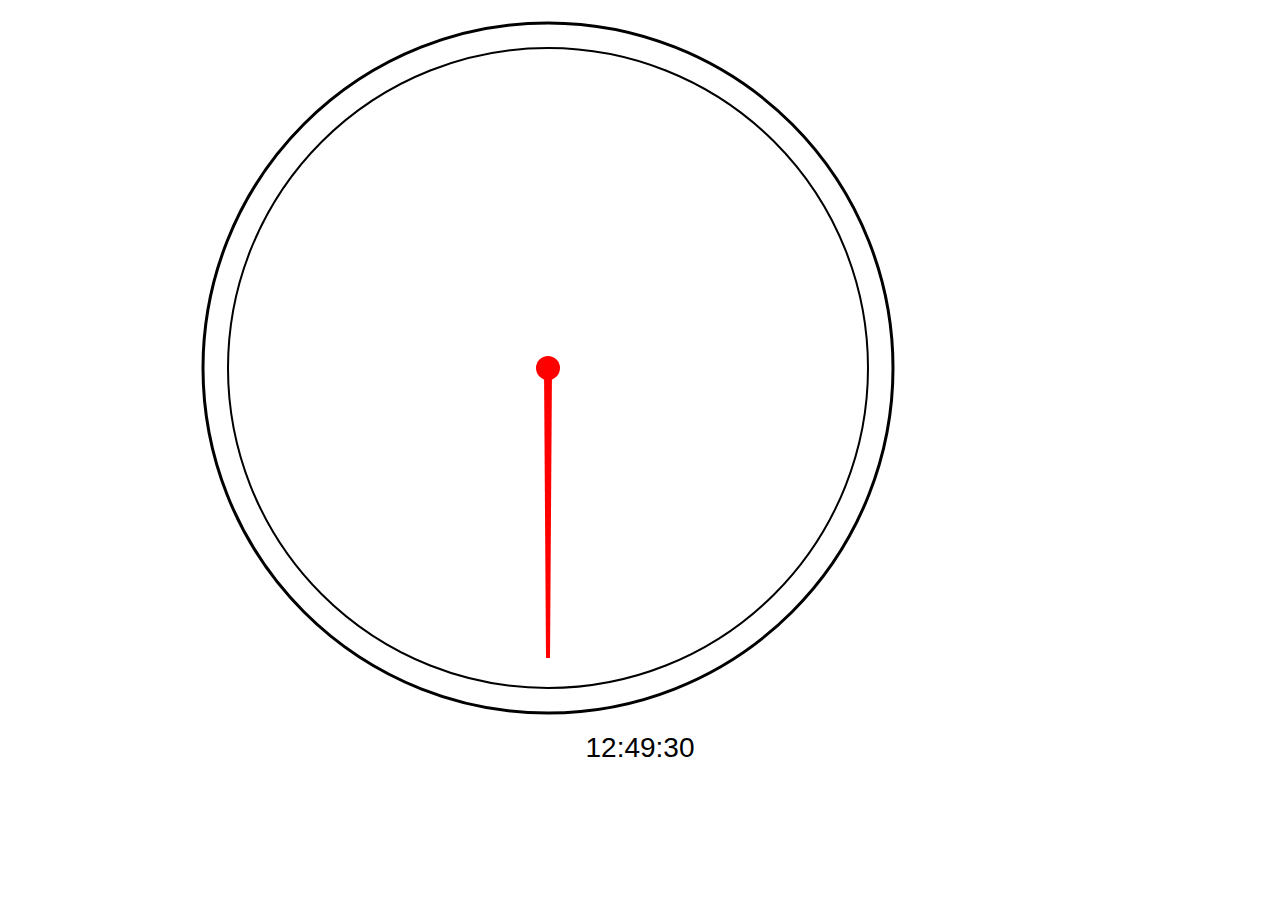
==== clock.html @ eda3fc63 "html and css" ====
<!DOCTYPE html>
<html>

<head>
    <meta charset="uft-8">
    <title>SVG时钟</title>
    <link rel="stylesheet" type="text/css" href="style.css">
</head>

<body>
    <!-- 时钟面 -->
    <div id="face">
        <svg id="canvas">
            <circle id="outline" cx=540px cy=360px r=345px stroke="black" stroke-width="3px" fill="transparent"></circle>
            <circle id="inline" cx=540px cy=360px r=320px stroke="black" stroke-width="2px" fill="transparent"></circle>
            <circle id="secCenter" cx=540 cy=360 r=12 style="fill:red"></circle>
            <polygon id="secPointer" points="538,70 542,70 544,360 536,360" fill=red></polygon>
        </svg>
        <div id="digital">00:00:00</div>
        <!-- debug用 -->
        <!-- <div class="degree" id="degree">0</div> -->
    </div>
    <script>
        // 中心点位置
        var centerX = 540;
        var centerY = 360;
        // 标准时间调用
        var date = new Date();
        // h,m,s对应小时、分钟、秒钟,t表示秒单位累积时间
        var h, m, s, t;
        // 记录计时函数的id
        var timeid;

        // hp,mp,sp分别对应时针、分针、秒针
        var hp;

        var mp;

        var sp = document.getElementById("secPointer");
        addSecRot(sp);

        // 准备就绪，时间恢复
        resetTime();
        addTime();

        // 重置时间功能
        function resetTime() {
            h = date.getHours();// >= 12 ? (date.getHours() - 12) : date.getHours();
            m = date.getMinutes();
            s = date.getSeconds();
            t = h * 3600 + m * 60 + s;
        }
        // 时间按格式输出
        function formatTime() {
            var hour = h, min = m, sec = s;
            if (h < 10) {
                hour = "0" + h;
            }
            if (m < 10) {
                min = "0" + m;
            }
            if (s < 10) {
                sec = "0" + s;
            }
            return hour + ":" + min + ":" + sec;
        }
        // 时间增加功能
        function addTime() {
            // 有延迟所以设置为900ms
            timeid = setTimeout(addTime, 900);
            t++;
            h = Math.floor(t / 3600);
            m = Math.floor((t % 3600) / 60);
            s = t % 60;
            document.getElementById("digital").innerText = formatTime();
            setPointers();
        }
        // 时间刷新
        function setTime() {
            h = Math.floor(t / 3600);
            m = Math.floor((t % 3600) / 60);
            s = t % 60;
            document.getElementById("digital").innerText = formatTime();
            //setPointers();
        }
        // 刷新指针
        function setPointers() {
            // 秒针部件
            var secR = Math.floor(s * 6);
            sp.setAttribute("transform", "rotate(" + secR + " " + centerX + " " + centerY + ")");

        }
        // 添加鼠标拨动功能
        function addSecRot(p) {
            // 鼠标按下开始
            p.addEventListener("mouseup", addTime);
            p.addEventListener("mousedown", function (event) {
                var lastAngle = Math.atan2(event.clientY - centerY, event.clientX - centerX) * 180 / Math.PI;
                clearTimeout(timeid);
                var accu = 0;
                var ot = t;

                // 移动时调用函数
                document.addEventListener("mousemove", rotatePointer);

                // 抬起时删除移动函数
                document.addEventListener("mouseup", function () {
                    document.removeEventListener("mousemove", rotatePointer);
                });

                function rotatePointer(event) {
                    var currentAngle = Math.atan2(event.clientY - centerY, event.clientX - centerX) * 180 / Math.PI;
                    var added = currentAngle - lastAngle;
                    if (currentAngle > 90 && lastAngle < -90) {
                        added -= 360;
                    }
                    if (currentAngle < -90 && lastAngle > 90) {
                        added += 360;
                    }
                    accu += added;
                    t = ot + Math.floor(accu / 6);
                    setTime();
                    lastAngle = currentAngle;
                    // document.getElementById("degree").innerHTML=currentAngle;
                    var rotation = currentAngle + 90;
                    p.setAttribute("transform", "rotate(" + rotation + " " + centerX + " " + centerY + ")");
                }
            });
        }
    </script>
</body>

</html>
---- style.css ----
/* 伪类，定义样式中的变量，方便全局使用 */
:root {
    --centerx: 540px;
    --centery: 360px;
    --width: 1080px;
    --height: 720px;
}

#canvas {
    margin: auto;
    float: none;
    width: var(--width);
    height: var(--height);
    text-align: center;
}

#digital {
    margin: auto;
    float: none;
    font-family: Helvetica, Arial, sans-serif;
    font-size: 28px;
    font-weight: lighter;
    text-indent: 0%;
    text-align: center;
}

.degree {
    margin: auto;
    float: none;
    font-family: Helvetica, Arial, sans-serif;
    font-size: 28px;
    font-weight: lighter;
    text-indent: 0%;
    text-align: center;
}
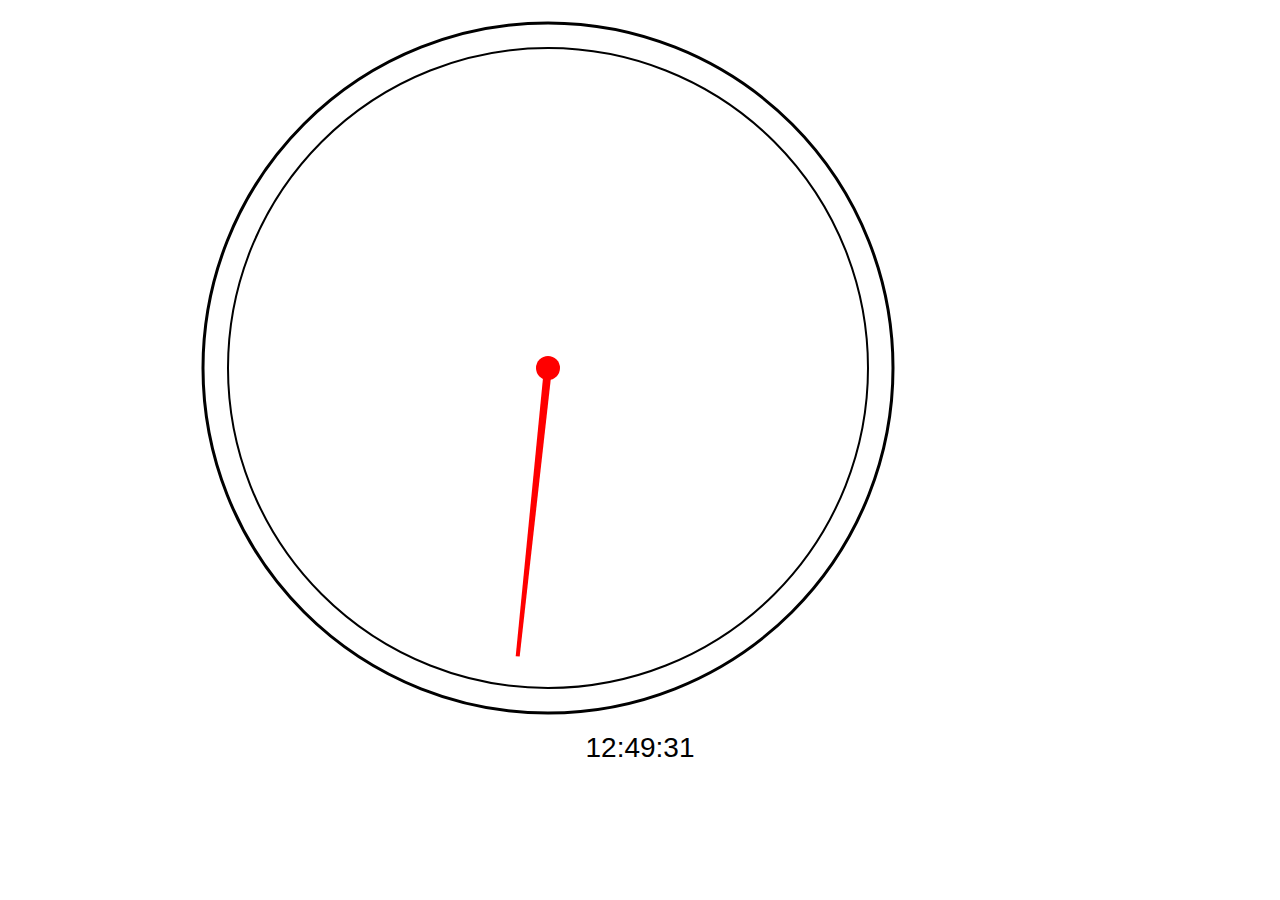
==== commit 5450af32: "添加部分注释指示任务内容" ====
--- a/clock.html
+++ b/clock.html
@@ -11,12 +11,19 @@
     <!-- 时钟面 -->
     <div id="face">
         <svg id="canvas">
+            <!-- svg写在这一部分 -->
             <circle id="outline" cx=540px cy=360px r=345px stroke="black" stroke-width="3px" fill="transparent"></circle>
             <circle id="inline" cx=540px cy=360px r=320px stroke="black" stroke-width="2px" fill="transparent"></circle>
             <circle id="secCenter" cx=540 cy=360 r=12 style="fill:red"></circle>
             <polygon id="secPointer" points="538,70 542,70 544,360 536,360" fill=red></polygon>
         </svg>
+        <!-- 以下部分需要css样式 -->
+        <!-- 数字时钟 -->
         <div id="digital">00:00:00</div>
+        <!-- 闹钟 -->
+        <!-- 秒表 -->
+        <!-- 计时器 -->
+        
         <!-- debug用 -->
         <!-- <div class="degree" id="degree">0</div> -->
     </div>
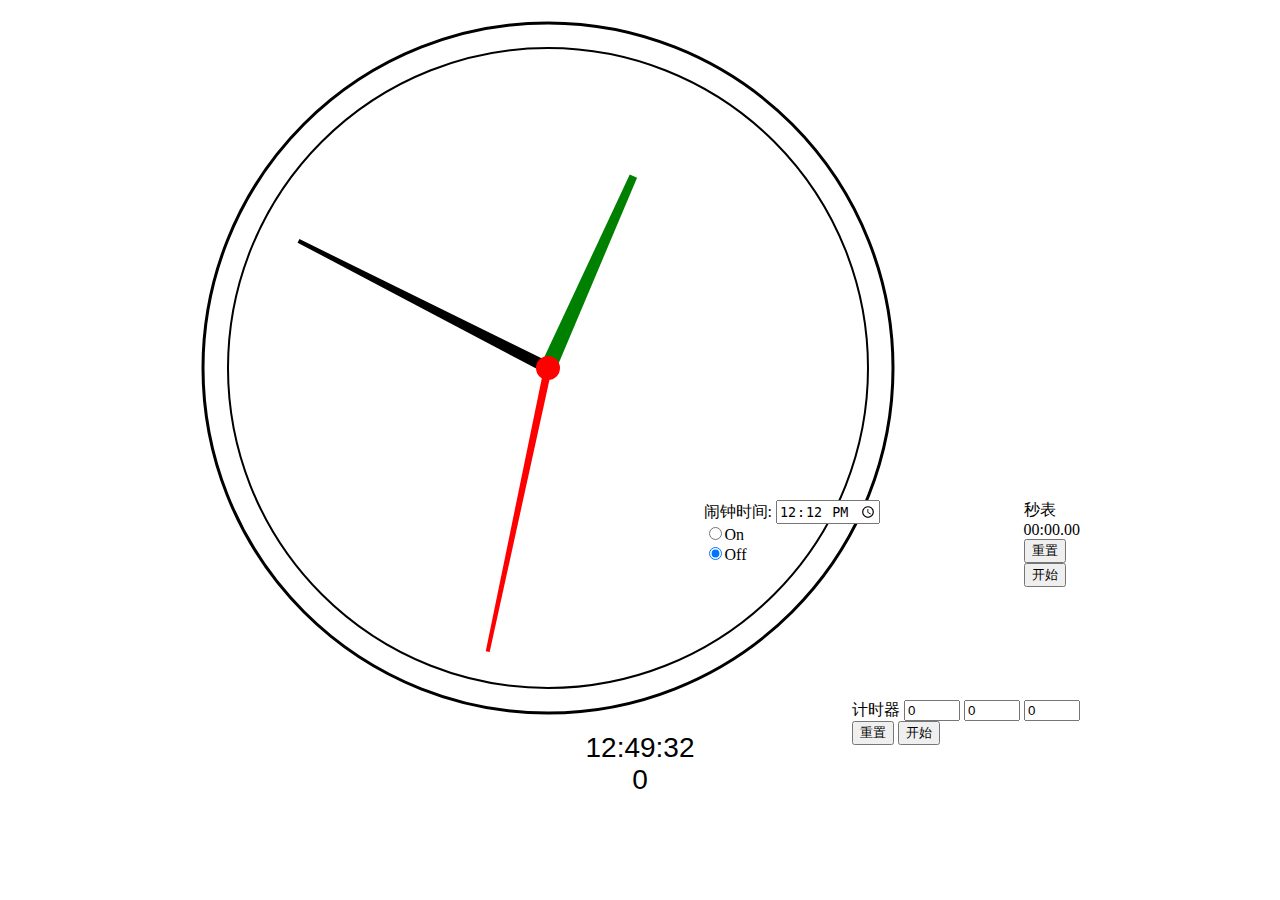
==== commit 6705f43c: "完成计时器" ====
--- a/clock.html
+++ b/clock.html
@@ -2,7 +2,7 @@
 <html>
 
 <head>
-    <meta charset="uft-8">
+    <meta charset="utf-8">
     <title>SVG时钟</title>
     <link rel="stylesheet" type="text/css" href="style.css">
 </head>
@@ -12,8 +12,11 @@
     <div id="face">
         <svg id="canvas">
             <!-- svg写在这一部分 -->
-            <circle id="outline" cx=540px cy=360px r=345px stroke="black" stroke-width="3px" fill="transparent"></circle>
+            <circle id="outline" cx=540px cy=360px r=345px stroke="black" stroke-width="3px" fill="transparent">
+            </circle>
             <circle id="inline" cx=540px cy=360px r=320px stroke="black" stroke-width="2px" fill="transparent"></circle>
+            <polygon id="minPointer" points="538,80 542,80 546,360 534,360" fill=black></polygon>
+            <polygon id="houPointer" points="536,150 544,150 548,360 532,360" fill=green></polygon>
             <circle id="secCenter" cx=540 cy=360 r=12 style="fill:red"></circle>
             <polygon id="secPointer" points="538,70 542,70 544,360 536,360" fill=red></polygon>
         </svg>
@@ -21,11 +24,41 @@
         <!-- 数字时钟 -->
         <div id="digital">00:00:00</div>
         <!-- 闹钟 -->
+        <div id="alarm">
+            <form id="alarmForm">
+                闹钟时间: <input type="time" id="alarmTime" value="12:12"><br>
+                <input type="radio" name="alarm" value="on" onchange="alarmon()">On<br>
+                <input type="radio" name="alarm" value="off" onchange="alarmoff()" checked="true">Off
+            </form>
+        </div>
         <!-- 秒表 -->
+        <div id="se">
+            <form id="seForm">
+                秒表
+                <div id="seDigital">00:00.00</div>
+                <button type="button" onclick="resetSe()" name="reset">重置</button><br>
+                <button type="button" onclick="started()" id="start">开始</button>
+                <button type="button" onclick="paused()" id="pause" style="display: none;">暂停</button>
+            </form>
+        </div>
         <!-- 计时器 -->
-        
+        <div id="counter">
+            <form id="couterForm">
+                计时器
+                <input type="number" id="counterH" min="0" max="24" value="0">
+                <input type="number" id="counterM" min="0" max="59" value="0">
+                <input type="number" id="counterS" min="0" max="59" value="0"><br>
+                <button type="button" onclick="resetCounter()" name="reset">重置</button>
+                <button type="button" onclick="startedCounter()" id="startC">开始</button>
+                <button type="button" onclick="pausedCounter()" id="pauseC" style="display: none;">暂停</button>
+            </form>
+        </div>
+        <!-- 参数调整时间 -->
+        <div id="setter">
+
+        </div>
         <!-- debug用 -->
-        <!-- <div class="degree" id="degree">0</div> -->
+        <div class="degree" id="degree">0</div>
     </div>
     <script>
         // 中心点位置
@@ -37,11 +70,15 @@
         var h, m, s, t;
         // 记录计时函数的id
         var timeid;
+        // 记录闹钟是否打开
+        var ifalarm = 0;
 
         // hp,mp,sp分别对应时针、分针、秒针
-        var hp;
-
-        var mp;
+        var hp = document.getElementById("houPointer");
+        addHouRot(hp);
+
+        var mp = document.getElementById("minPointer");
+        addMinRot(mp);
 
         var sp = document.getElementById("secPointer");
         addSecRot(sp);
@@ -49,6 +86,59 @@
         // 准备就绪，时间恢复
         resetTime();
         addTime();
+
+        // 秒表部件
+        var seUp=0;
+        var seId;
+        var butStart=document.getElementById("start");
+        var butPause=document.getElementById("pause");
+        var seText=document.getElementById("seDigital");
+        // 重置秒表
+        function resetSe() {
+            clearTimeout(seId);
+            seUp=0;
+            seText.innerHTML=formatSe();
+            butPause.style.display = "none";
+            butStart.style.display = "block";
+        }
+        // 继续按钮按下
+        function started() {
+            butPause.style.display="block";
+            butStart.style.display="none";
+            addSe();
+        }
+        // 暂停键按下
+        function paused() {
+            butPause.style.display = "none";
+            butStart.style.display = "block";
+            clearTimeout(seId);
+        }
+        // 秒表增加
+        function addSe() {
+            seUp++;
+            seId=setTimeout(addSe, 10);
+            seText.innerHTML = formatSe();
+        }
+        // 格式化秒表计数
+        function formatSe() {
+            var seM=Math.floor(seUp/6000);
+            var seS=Math.floor((seUp%6000)/100);
+            var seCs=Math.floor(seUp%100);
+            if(seM<10) {
+                seM="0"+seM;
+            }
+            if(seS<10) {
+                seS="0"+seS;
+            }
+            if(seCs<10) {
+                seCs="0"+seCs;
+            }
+            return seM+":"+seS+"."+seCs;
+        }
+
+        // 计时器部件
+
+
 
         // 重置时间功能
         function resetTime() {
@@ -71,31 +161,58 @@
             }
             return hour + ":" + min + ":" + sec;
         }
+        // 无秒
+        function formatHM() {
+            var hour = h, min = m;
+            if (h < 10) {
+                hour = "0" + h;
+            }
+            if (m < 10) {
+                min = "0" + m;
+            }
+            return hour + ":" + min;
+        }
         // 时间增加功能
         function addTime() {
             // 有延迟所以设置为900ms
-            timeid = setTimeout(addTime, 900);
+            timeid = setTimeout(addTime, 1000);
             t++;
             h = Math.floor(t / 3600);
             m = Math.floor((t % 3600) / 60);
             s = t % 60;
             document.getElementById("digital").innerText = formatTime();
             setPointers();
+            if (ifalarm == 1) {
+                var al = document.getElementById("alarmTime").value;
+                if (al == formatHM()) {
+                    confirm("Time's up!!!");
+                    ifalarm = 0;
+                    document.getElementsByName("alarm")[1].checked = true;
+                }
+            }
         }
         // 时间刷新
         function setTime() {
+            // 保持24小时
+            if (t > 86400) {
+                t =t% 86400;
+            }
             h = Math.floor(t / 3600);
             m = Math.floor((t % 3600) / 60);
             s = t % 60;
             document.getElementById("digital").innerText = formatTime();
-            //setPointers();
         }
         // 刷新指针
         function setPointers() {
             // 秒针部件
             var secR = Math.floor(s * 6);
             sp.setAttribute("transform", "rotate(" + secR + " " + centerX + " " + centerY + ")");
-
+            // 分针部件
+            var minR = Math.floor(m * 6 + s / 10);
+            mp.setAttribute("transform", "rotate(" + minR + " " + centerX + " " + centerY + ")");
+            // 时针部件
+            var houR = Math.floor(h * 30 + m / 2);
+            hp.setAttribute("transform", "rotate(" + houR + " " + centerX + " " + centerY + ")");
         }
         // 添加鼠标拨动功能
         function addSecRot(p) {
@@ -128,12 +245,88 @@
                     t = ot + Math.floor(accu / 6);
                     setTime();
                     lastAngle = currentAngle;
-                    // document.getElementById("degree").innerHTML=currentAngle;
                     var rotation = currentAngle + 90;
                     p.setAttribute("transform", "rotate(" + rotation + " " + centerX + " " + centerY + ")");
                 }
             });
         }
+        function addMinRot(p) {
+            // 鼠标按下开始
+            p.addEventListener("mouseup", addTime);
+            p.addEventListener("mousedown", function (event) {
+                var lastAngle = Math.atan2(event.clientY - centerY, event.clientX - centerX) * 180 / Math.PI;
+                clearTimeout(timeid);
+                var accu = 0;
+                var ot = t;
+
+                // 移动时调用函数
+                document.addEventListener("mousemove", rotatePointer);
+
+                // 抬起时删除移动函数
+                document.addEventListener("mouseup", function () {
+                    document.removeEventListener("mousemove", rotatePointer);
+                });
+
+                function rotatePointer(event) {
+                    var currentAngle = Math.atan2(event.clientY - centerY, event.clientX - centerX) * 180 / Math.PI;
+                    var added = currentAngle - lastAngle;
+                    if (currentAngle > 90 && lastAngle < -90) {
+                        added -= 360;
+                    }
+                    if (currentAngle < -90 && lastAngle > 90) {
+                        added += 360;
+                    }
+                    accu += added;
+                    t = ot + Math.floor(accu * 10);
+                    setTime();
+                    lastAngle = currentAngle;
+                    var rotation = currentAngle + 90;
+                    p.setAttribute("transform", "rotate(" + rotation + " " + centerX + " " + centerY + ")");
+                }
+            });
+        }
+        function addHouRot(p) {
+            // 鼠标按下开始
+            p.addEventListener("mouseup", addTime);
+            p.addEventListener("mousedown", function (event) {
+                var lastAngle = Math.atan2(event.clientY - centerY, event.clientX - centerX) * 180 / Math.PI;
+                clearTimeout(timeid);
+                var accu = 0;
+                var ot = t;
+
+                // 移动时调用函数
+                document.addEventListener("mousemove", rotatePointer);
+
+                // 抬起时删除移动函数
+                document.addEventListener("mouseup", function () {
+                    document.removeEventListener("mousemove", rotatePointer);
+                });
+
+                function rotatePointer(event) {
+                    var currentAngle = Math.atan2(event.clientY - centerY, event.clientX - centerX) * 180 / Math.PI;
+                    var added = currentAngle - lastAngle;
+                    if (currentAngle > 90 && lastAngle < -90) {
+                        added -= 360;
+                    }
+                    if (currentAngle < -90 && lastAngle > 90) {
+                        added += 360;
+                    }
+                    accu += added;
+                    t = ot + Math.floor(accu * 120);
+                    setTime();
+                    lastAngle = currentAngle;
+                    var rotation = currentAngle + 90;
+                    p.setAttribute("transform", "rotate(" + rotation + " " + centerX + " " + centerY + ")");
+                }
+            });
+        }
+        // 闹钟函数
+        function alarmon() {
+            ifalarm = 1;
+        }
+        function alarmoff() {
+            ifalarm = 0;
+        }
     </script>
 </body>
 
--- a/style.css
+++ b/style.css
@@ -32,4 +32,31 @@
     font-weight: lighter;
     text-indent: 0%;
     text-align: center;
+}
+
+/* 闹钟模块 */
+#alarm {
+    position: absolute;
+    margin: auto;
+    float: none;
+    top: 500px;
+    right: 400px;
+}
+
+/* 秒表模块 */
+#se {
+    position: absolute;
+    margin: auto;
+    float: none;
+    top: 500px;
+    right: 200px;
+}
+
+/* 计时器模块 */
+#counter {
+    position: absolute;
+    margin: auto;
+    float: none;
+    top: 700px;
+    right: 200px;
 }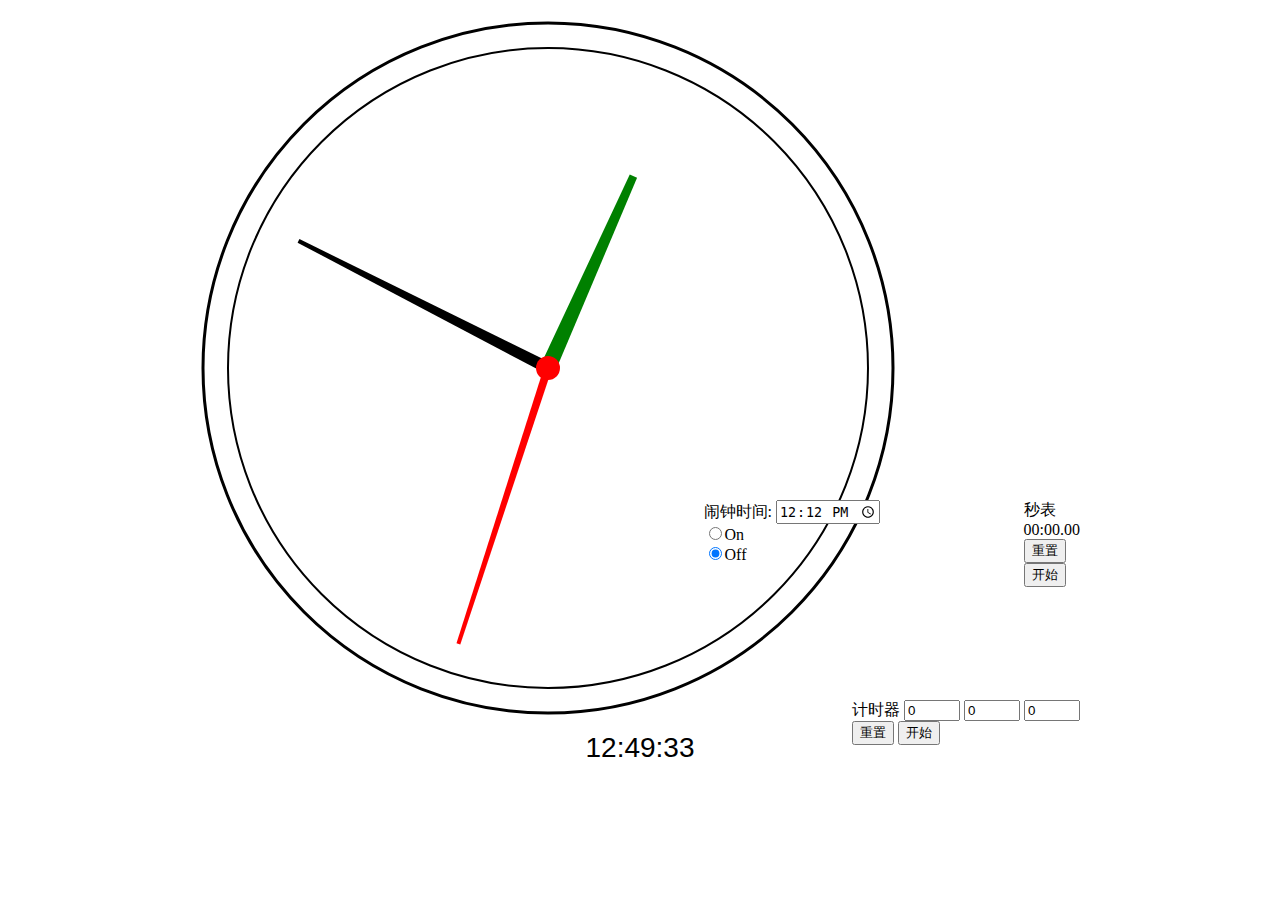
==== commit 45c2006e: "删除debug" ====
--- a/clock.html
+++ b/clock.html
@@ -57,8 +57,6 @@
         <div id="setter">
 
         </div>
-        <!-- debug用 -->
-        <div class="degree" id="degree">0</div>
     </div>
     <script>
         // 中心点位置
--- a/style.css
+++ b/style.css
@@ -15,16 +15,6 @@
 }
 
 #digital {
-    margin: auto;
-    float: none;
-    font-family: Helvetica, Arial, sans-serif;
-    font-size: 28px;
-    font-weight: lighter;
-    text-indent: 0%;
-    text-align: center;
-}
-
-.degree {
     margin: auto;
     float: none;
     font-family: Helvetica, Arial, sans-serif;
@@ -59,4 +49,13 @@
     float: none;
     top: 700px;
     right: 200px;
+}
+
+/* 参数设置时间模块 */
+#setter {
+    position: absolute;
+    margin: auto;
+    float: none;
+    top: 900px;
+    right: 200px;
 }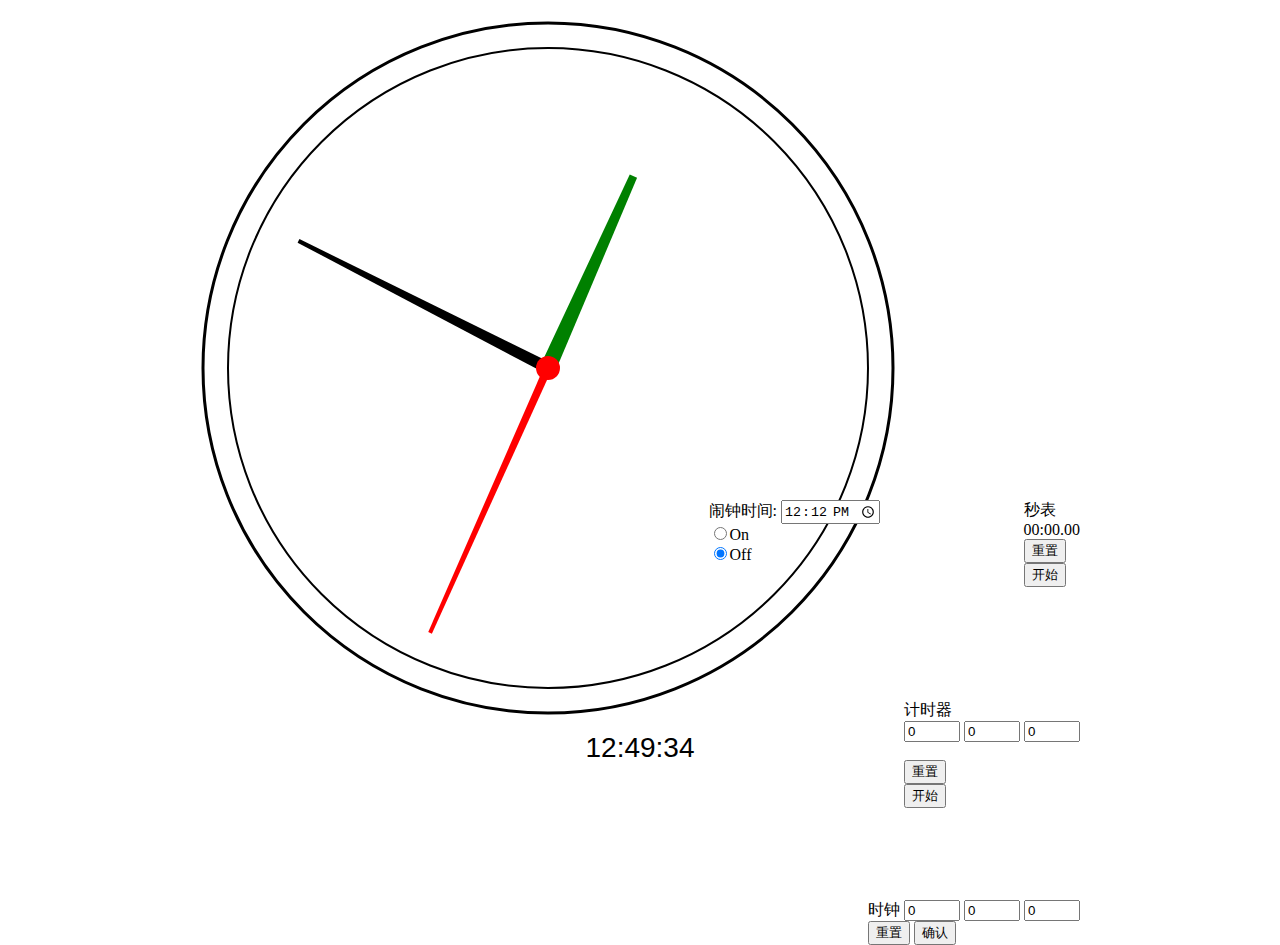
==== commit ea069e65: "功能全部完成" ====
--- a/clock.html
+++ b/clock.html
@@ -45,287 +45,33 @@
         <div id="counter">
             <form id="couterForm">
                 计时器
-                <input type="number" id="counterH" min="0" max="24" value="0">
-                <input type="number" id="counterM" min="0" max="59" value="0">
-                <input type="number" id="counterS" min="0" max="59" value="0"><br>
-                <button type="button" onclick="resetCounter()" name="reset">重置</button>
+                <div id="counterIn">
+                    <input type="number" id="counterH" min="0" max="23" value="0">
+                    <input type="number" id="counterM" min="0" max="59" value="0">
+                    <input type="number" id="counterS" min="0" max="59" value="0">
+                </div>
+                <div id="counterOut" style="display: none;">
+                    00:00:00
+                </div>
+                <br>
+                <button type="button" onclick="resetCounter()" name="reset">重置</button><br>
                 <button type="button" onclick="startedCounter()" id="startC">开始</button>
                 <button type="button" onclick="pausedCounter()" id="pauseC" style="display: none;">暂停</button>
             </form>
         </div>
         <!-- 参数调整时间 -->
         <div id="setter">
-
+            <form id="couterForm">
+                时钟
+                <input type="number" id="clockH" min="0" max="24" value=0>
+                <input type="number" id="clockM" min="0" max="59" value=0>
+                <input type="number" id="clockS" min="0" max="59" value=0><br>
+                <button type="button" onclick="resetTime()" name="reset">重置</button>
+                <button type="button" onclick="confirmClock()" id="confirmC">确认</button>
+            </form>
         </div>
     </div>
-    <script>
-        // 中心点位置
-        var centerX = 540;
-        var centerY = 360;
-        // 标准时间调用
-        var date = new Date();
-        // h,m,s对应小时、分钟、秒钟,t表示秒单位累积时间
-        var h, m, s, t;
-        // 记录计时函数的id
-        var timeid;
-        // 记录闹钟是否打开
-        var ifalarm = 0;
-
-        // hp,mp,sp分别对应时针、分针、秒针
-        var hp = document.getElementById("houPointer");
-        addHouRot(hp);
-
-        var mp = document.getElementById("minPointer");
-        addMinRot(mp);
-
-        var sp = document.getElementById("secPointer");
-        addSecRot(sp);
-
-        // 准备就绪，时间恢复
-        resetTime();
-        addTime();
-
-        // 秒表部件
-        var seUp=0;
-        var seId;
-        var butStart=document.getElementById("start");
-        var butPause=document.getElementById("pause");
-        var seText=document.getElementById("seDigital");
-        // 重置秒表
-        function resetSe() {
-            clearTimeout(seId);
-            seUp=0;
-            seText.innerHTML=formatSe();
-            butPause.style.display = "none";
-            butStart.style.display = "block";
-        }
-        // 继续按钮按下
-        function started() {
-            butPause.style.display="block";
-            butStart.style.display="none";
-            addSe();
-        }
-        // 暂停键按下
-        function paused() {
-            butPause.style.display = "none";
-            butStart.style.display = "block";
-            clearTimeout(seId);
-        }
-        // 秒表增加
-        function addSe() {
-            seUp++;
-            seId=setTimeout(addSe, 10);
-            seText.innerHTML = formatSe();
-        }
-        // 格式化秒表计数
-        function formatSe() {
-            var seM=Math.floor(seUp/6000);
-            var seS=Math.floor((seUp%6000)/100);
-            var seCs=Math.floor(seUp%100);
-            if(seM<10) {
-                seM="0"+seM;
-            }
-            if(seS<10) {
-                seS="0"+seS;
-            }
-            if(seCs<10) {
-                seCs="0"+seCs;
-            }
-            return seM+":"+seS+"."+seCs;
-        }
-
-        // 计时器部件
-
-
-
-        // 重置时间功能
-        function resetTime() {
-            h = date.getHours();// >= 12 ? (date.getHours() - 12) : date.getHours();
-            m = date.getMinutes();
-            s = date.getSeconds();
-            t = h * 3600 + m * 60 + s;
-        }
-        // 时间按格式输出
-        function formatTime() {
-            var hour = h, min = m, sec = s;
-            if (h < 10) {
-                hour = "0" + h;
-            }
-            if (m < 10) {
-                min = "0" + m;
-            }
-            if (s < 10) {
-                sec = "0" + s;
-            }
-            return hour + ":" + min + ":" + sec;
-        }
-        // 无秒
-        function formatHM() {
-            var hour = h, min = m;
-            if (h < 10) {
-                hour = "0" + h;
-            }
-            if (m < 10) {
-                min = "0" + m;
-            }
-            return hour + ":" + min;
-        }
-        // 时间增加功能
-        function addTime() {
-            // 有延迟所以设置为900ms
-            timeid = setTimeout(addTime, 1000);
-            t++;
-            h = Math.floor(t / 3600);
-            m = Math.floor((t % 3600) / 60);
-            s = t % 60;
-            document.getElementById("digital").innerText = formatTime();
-            setPointers();
-            if (ifalarm == 1) {
-                var al = document.getElementById("alarmTime").value;
-                if (al == formatHM()) {
-                    confirm("Time's up!!!");
-                    ifalarm = 0;
-                    document.getElementsByName("alarm")[1].checked = true;
-                }
-            }
-        }
-        // 时间刷新
-        function setTime() {
-            // 保持24小时
-            if (t > 86400) {
-                t =t% 86400;
-            }
-            h = Math.floor(t / 3600);
-            m = Math.floor((t % 3600) / 60);
-            s = t % 60;
-            document.getElementById("digital").innerText = formatTime();
-        }
-        // 刷新指针
-        function setPointers() {
-            // 秒针部件
-            var secR = Math.floor(s * 6);
-            sp.setAttribute("transform", "rotate(" + secR + " " + centerX + " " + centerY + ")");
-            // 分针部件
-            var minR = Math.floor(m * 6 + s / 10);
-            mp.setAttribute("transform", "rotate(" + minR + " " + centerX + " " + centerY + ")");
-            // 时针部件
-            var houR = Math.floor(h * 30 + m / 2);
-            hp.setAttribute("transform", "rotate(" + houR + " " + centerX + " " + centerY + ")");
-        }
-        // 添加鼠标拨动功能
-        function addSecRot(p) {
-            // 鼠标按下开始
-            p.addEventListener("mouseup", addTime);
-            p.addEventListener("mousedown", function (event) {
-                var lastAngle = Math.atan2(event.clientY - centerY, event.clientX - centerX) * 180 / Math.PI;
-                clearTimeout(timeid);
-                var accu = 0;
-                var ot = t;
-
-                // 移动时调用函数
-                document.addEventListener("mousemove", rotatePointer);
-
-                // 抬起时删除移动函数
-                document.addEventListener("mouseup", function () {
-                    document.removeEventListener("mousemove", rotatePointer);
-                });
-
-                function rotatePointer(event) {
-                    var currentAngle = Math.atan2(event.clientY - centerY, event.clientX - centerX) * 180 / Math.PI;
-                    var added = currentAngle - lastAngle;
-                    if (currentAngle > 90 && lastAngle < -90) {
-                        added -= 360;
-                    }
-                    if (currentAngle < -90 && lastAngle > 90) {
-                        added += 360;
-                    }
-                    accu += added;
-                    t = ot + Math.floor(accu / 6);
-                    setTime();
-                    lastAngle = currentAngle;
-                    var rotation = currentAngle + 90;
-                    p.setAttribute("transform", "rotate(" + rotation + " " + centerX + " " + centerY + ")");
-                }
-            });
-        }
-        function addMinRot(p) {
-            // 鼠标按下开始
-            p.addEventListener("mouseup", addTime);
-            p.addEventListener("mousedown", function (event) {
-                var lastAngle = Math.atan2(event.clientY - centerY, event.clientX - centerX) * 180 / Math.PI;
-                clearTimeout(timeid);
-                var accu = 0;
-                var ot = t;
-
-                // 移动时调用函数
-                document.addEventListener("mousemove", rotatePointer);
-
-                // 抬起时删除移动函数
-                document.addEventListener("mouseup", function () {
-                    document.removeEventListener("mousemove", rotatePointer);
-                });
-
-                function rotatePointer(event) {
-                    var currentAngle = Math.atan2(event.clientY - centerY, event.clientX - centerX) * 180 / Math.PI;
-                    var added = currentAngle - lastAngle;
-                    if (currentAngle > 90 && lastAngle < -90) {
-                        added -= 360;
-                    }
-                    if (currentAngle < -90 && lastAngle > 90) {
-                        added += 360;
-                    }
-                    accu += added;
-                    t = ot + Math.floor(accu * 10);
-                    setTime();
-                    lastAngle = currentAngle;
-                    var rotation = currentAngle + 90;
-                    p.setAttribute("transform", "rotate(" + rotation + " " + centerX + " " + centerY + ")");
-                }
-            });
-        }
-        function addHouRot(p) {
-            // 鼠标按下开始
-            p.addEventListener("mouseup", addTime);
-            p.addEventListener("mousedown", function (event) {
-                var lastAngle = Math.atan2(event.clientY - centerY, event.clientX - centerX) * 180 / Math.PI;
-                clearTimeout(timeid);
-                var accu = 0;
-                var ot = t;
-
-                // 移动时调用函数
-                document.addEventListener("mousemove", rotatePointer);
-
-                // 抬起时删除移动函数
-                document.addEventListener("mouseup", function () {
-                    document.removeEventListener("mousemove", rotatePointer);
-                });
-
-                function rotatePointer(event) {
-                    var currentAngle = Math.atan2(event.clientY - centerY, event.clientX - centerX) * 180 / Math.PI;
-                    var added = currentAngle - lastAngle;
-                    if (currentAngle > 90 && lastAngle < -90) {
-                        added -= 360;
-                    }
-                    if (currentAngle < -90 && lastAngle > 90) {
-                        added += 360;
-                    }
-                    accu += added;
-                    t = ot + Math.floor(accu * 120);
-                    setTime();
-                    lastAngle = currentAngle;
-                    var rotation = currentAngle + 90;
-                    p.setAttribute("transform", "rotate(" + rotation + " " + centerX + " " + centerY + ")");
-                }
-            });
-        }
-        // 闹钟函数
-        function alarmon() {
-            ifalarm = 1;
-        }
-        function alarmoff() {
-            ifalarm = 0;
-        }
-    </script>
+    <script src="script.js"></script>
 </body>
 
 </html>